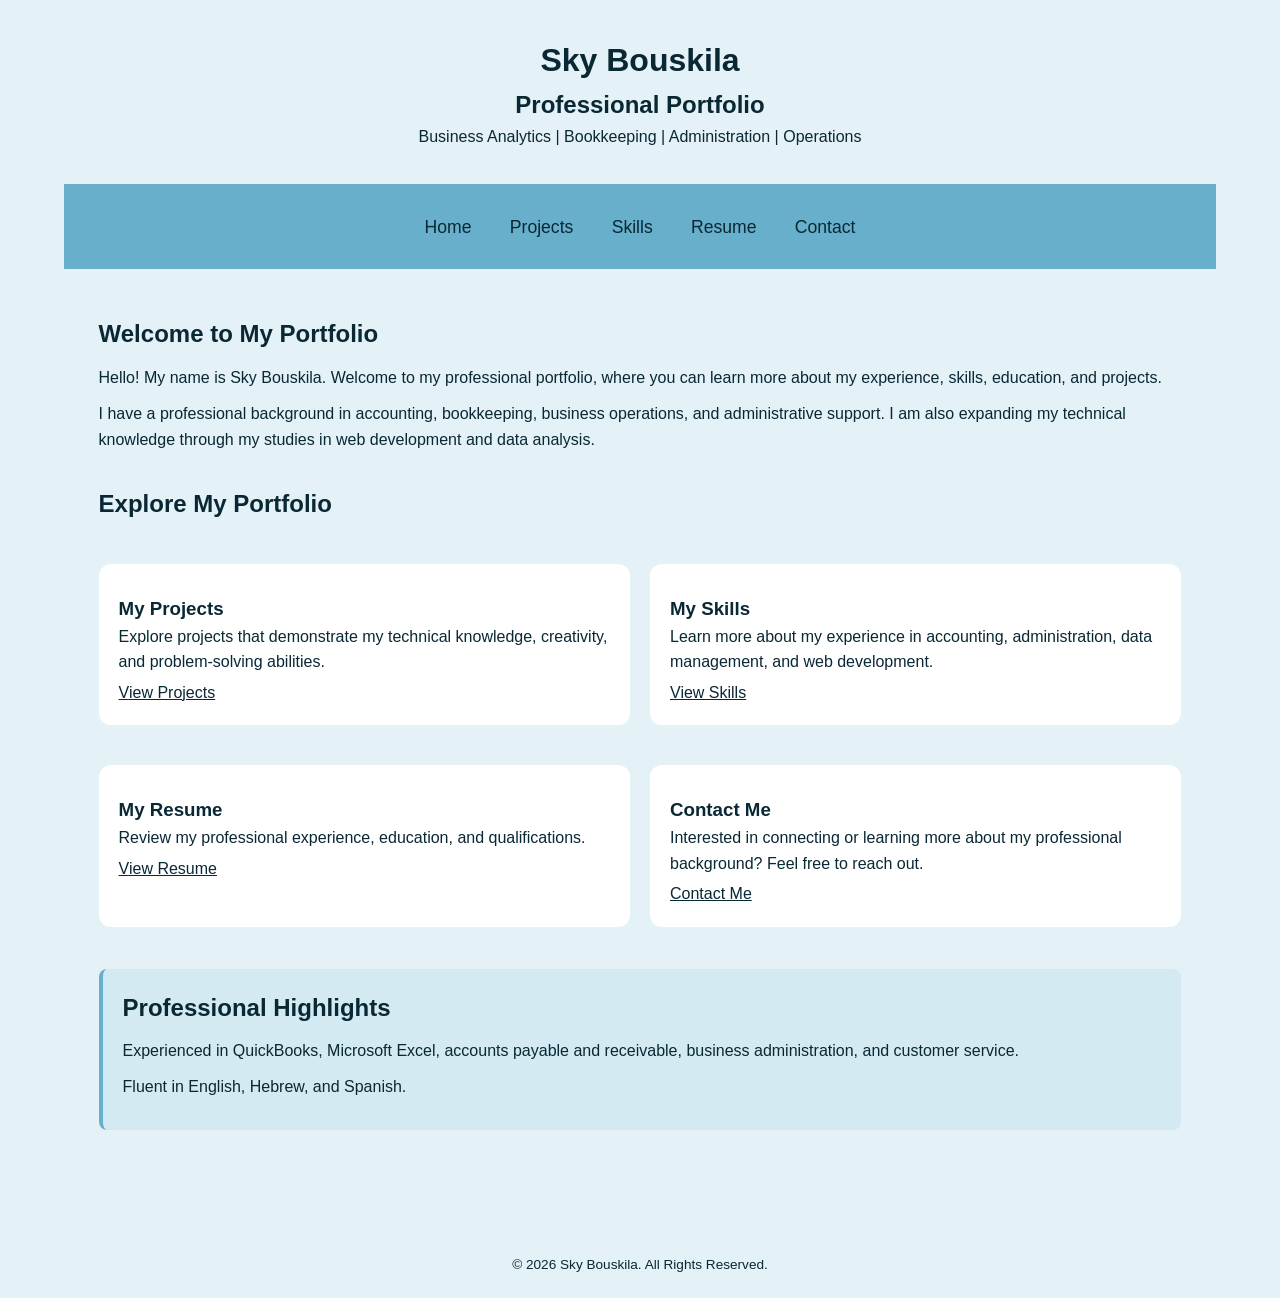
==== index.html @ dba938ac "Update index.html" ====
<!DOCTYPE html>
<html lang="en">

<head>
    <meta charset="UTF-8">
    <meta name="viewport" content="width=device-width, initial-scale=1.0">
    <meta name="description" content="Professional portfolio of Sky Bouskila showcasing education, skills, projects, and experience.">
    <title>Sky Bouskila | Professional Portfolio</title>
    <link rel="stylesheet" href="css/styles.css">
</head>

<body>

    <div id="container">

        <header>
            <h1>Sky Bouskila</h1>
            <h2>Professional Portfolio</h2>
            <p>Business Analytics | Bookkeeping | Administration | Operations</p>
        </header>

        <nav aria-label="Main Navigation">
            <ul>
                <li><a href="index.html">Home</a></li>
                <li><a href="projects.html">Projects</a></li>
                <li><a href="skills.html">Skills</a></li>
                <li><a href="resume.html">Resume</a></li>
                <li><a href="contact.html">Contact</a></li>
            </ul>
        </nav>

        <main>

            <section>
                <h2>Welcome to My Portfolio</h2>

                <p>
                    Hello! My name is Sky Bouskila.
                    Welcome to my professional portfolio,
                    where you can learn more about my
                    experience, skills, education, and projects.
                </p>

                <p>
                    I have a professional background in
                    accounting, bookkeeping, business operations,
                    and administrative support.
                    I am also expanding my technical knowledge
                    through my studies in web development
                    and data analysis.
                </p>
            </section>

            <section>
                <h2>Explore My Portfolio</h2>

                <div>
                    <h3>My Projects</h3>
                    <p>
                        Explore projects that demonstrate
                        my technical knowledge, creativity,
                        and problem-solving abilities.
                    </p>
                    <a href="projects.html">View Projects</a>
                </div>

                <div>
                    <h3>My Skills</h3>
                    <p>
                        Learn more about my experience
                        in accounting, administration,
                        data management, and web development.
                    </p>
                    <a href="skills.html">View Skills</a>
                </div>

                <div>
                    <h3>My Resume</h3>
                    <p>
                        Review my professional experience,
                        education, and qualifications.
                    </p>
                    <a href="resume.html">View Resume</a>
                </div>

                <div>
                    <h3>Contact Me</h3>
                    <p>
                        Interested in connecting or learning
                        more about my professional background?
                        Feel free to reach out.
                    </p>
                    <a href="contact.html">Contact Me</a>
                </div>
            </section>

            <aside>
                <h2>Professional Highlights</h2>

                <p>
                    Experienced in QuickBooks, Microsoft Excel,
                    accounts payable and receivable,
                    business administration, and customer service.
                </p>

                <p>
                    Fluent in English, Hebrew, and Spanish.
                </p>
            </aside>

        </main>

        <footer>
            <p>&copy; 2026 Sky Bouskila. All Rights Reserved.</p>
        </footer>

    </div>

</body>
</html>
---- css/styles.css ----
/*
Author: Sky Bouskila
File Name: styles.css
Date: November 2026
*/

/* CSS Reset */
body, header, nav, main, footer, h1, h2, h3, h4,
div, img, ul, li, p, section, article, aside {
    margin: 0;
    padding: 0;
    border: 0;
}

/* Global Styles */
body {
    background-color: #e4f1f6;
    font-family: Arial, sans-serif;
    color: #092834;
    line-height: 1.6;
}

img {
    max-width: 100%;
    display: block;
}

/* Container */
#container {
    width: 90%;
    margin: 0 auto;
}

/* Header */
header {
    text-align: center;
    padding: 3%;
    color: #092834;
}

header h1 {
    font-size: 2em;
}

header h2 {
    font-size: 1.5em;
}

/* Navigation */
nav {
    padding: 1%;
    margin-bottom: 2%;
    background-color: #67afcb;
}

nav ul {
    text-align: center;
    list-style-type: none;
}

nav li {
    display: inline-block;
    font-size: 1.1em;
    padding: 1%;
}

nav li a {
    color: #092834;
    text-decoration: none;
}

nav li a:hover {
    color: #ffffff;
}

/* Main Content */
main {
    margin: 2% 1% 5%;
    padding: 2%;
    font-size: 1em;
}

main section {
    margin-bottom: 3%;
}

main h2 {
    margin-bottom: 1%;
}

main h3 {
    margin-top: 2%;
}

main p {
    margin-bottom: 1%;
}

main a {
    color: #092834;
}

/* Portfolio Cards */
#container main section:nth-of-type(2) > div {
    background-color: #ffffff;
    border-radius: 12px;
    padding: 20px;
    margin: 10px 0;
    box-sizing: border-box;
}

/* Hide Tablet-Desktop Content */
.tablet-desk {
    display: none;
}

/* Rounded Corners */
.corner {
    border-radius: 12px;
}

/* Skills Table Styling */
.skills-table {
    width: 100%;
    border-collapse: collapse;
    margin: 20px 0;
    background-color: #ffffff;
}

.skills-table caption {
    font-size: 1.2em;
    font-weight: bold;
    padding: 10px;
}

.skills-table th,
.skills-table td {
    border: 1px solid #67afcb;
    padding: 12px;
    text-align: left;
}

.skills-table th {
    background-color: #67afcb;
    color: #092834;
}

/* Alternating Table Row Colors */
.skills-table tbody tr:nth-of-type(even) {
    background-color: #d4eaf3;
}

.skills-table tbody tr:nth-of-type(odd) {
    background-color: #ffffff;
}

/* Article Styling */
article {
    background-color: #ffffff;
    padding: 20px;
    margin: 15px 0;
    border-radius: 12px;
}

/* Aside Styling */
aside {
    background-color: #d4eaf3;
    padding: 20px;
    margin: 20px 0;
    border-left: 4px solid #67afcb;
    border-radius: 8px;
}

/* Contact Form Styling */
form {
    background-color: #ffffff;
    padding: 20px;
    margin: 20px 0;
    border-radius: 12px;
    max-width: 600px;
}

form label {
    display: block;
    margin-top: 15px;
    font-weight: bold;
}

form input,
form select,
form textarea {
    display: block;
    width: 100%;
    padding: 10px;
    margin-top: 5px;
    border: 1px solid #67afcb;
    border-radius: 5px;
    box-sizing: border-box;
    font-family: Arial, sans-serif;
}

form button {
    background-color: #67afcb;
    color: #092834;
    padding: 12px 25px;
    margin-top: 20px;
    border: none;
    border-radius: 5px;
    cursor: pointer;
    font-size: 1em;
}

form button:hover {
    background-color: #4596b6;
    color: #ffffff;
}

/* Multimedia Styling */
video,
audio {
    display: block;
    max-width: 100%;
    margin: 20px 0;
}

video {
    width: 100%;
    max-width: 650px;
    border-radius: 12px;
}

/* Footer */
footer {
    font-size: 0.85em;
    text-align: center;
    margin-top: 2em;
    padding: 2%;
}

/* Mobile Table Styling */
@media screen and (max-width: 600px) {

    .skills-table {
        font-size: 0.85em;
    }

    .skills-table th,
    .skills-table td {
        padding: 6px;
        overflow-wrap: anywhere;
    }

    nav li {
        padding: 2%;
    }
}

/* Desktop Layout */
@media screen and (min-width: 768px) {

    #container main section:nth-of-type(2) {
        display: flex;
        flex-wrap: wrap;
        gap: 20px;
    }

    #container main section:nth-of-type(2) h2 {
        width: 100%;
    }

    #container main section:nth-of-type(2) > div {
        flex: 1 1 40%;
    }

    nav li {
        padding: 1.5%;
    }

    .tablet-desk {
        display: block;
    }
}
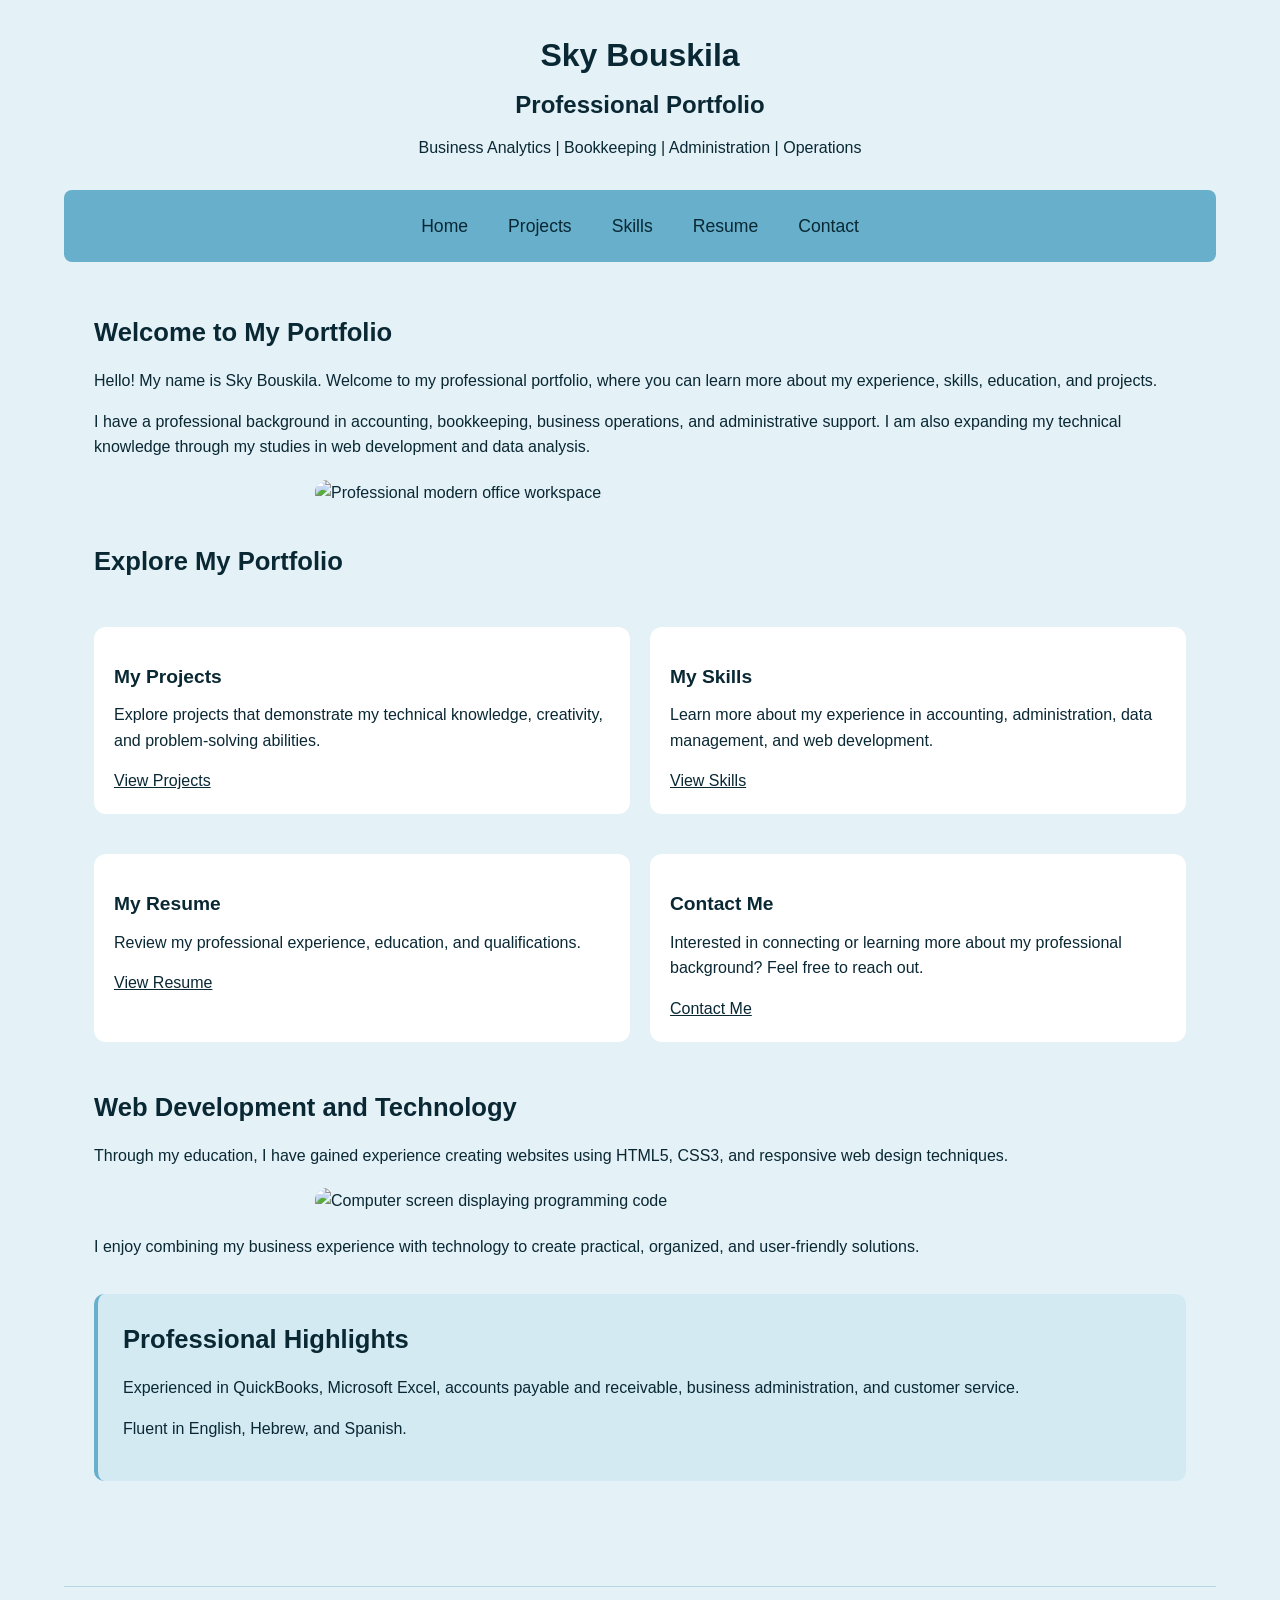
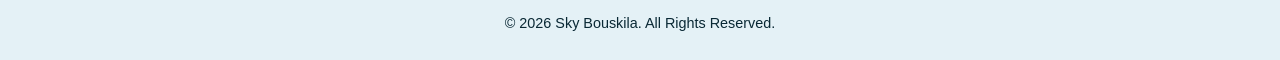
==== commit 9cd46042: "Add web development section to portfolio Added a new section on web development and technology, incl" ====
--- a/index.html
+++ b/index.html
@@ -5,7 +5,8 @@
 <head>
     <meta charset="UTF-8">
     <meta name="viewport" content="width=device-width, initial-scale=1.0">
-    <meta name="description" content="Professional portfolio of Sky Bouskila showcasing education, skills, projects, and experience.">
+    <meta name="description"
+          content="Professional portfolio of Sky Bouskila showcasing education, skills, projects, and experience.">
     <title>Sky Bouskila | Professional Portfolio</title>
     <link rel="stylesheet" href="css/styles.css">
 </head>
@@ -50,6 +51,13 @@
                     through my studies in web development
                     and data analysis.
                 </p>
+
+                <img
+                    src="https://images.unsplash.com/photo-1497366811353-6870744d04b2?w=900"
+                    alt="Professional modern office workspace"
+                    class="corner"
+                    style="width: 100%; max-width: 650px;
+                           height: auto; margin: 20px auto;">
             </section>
 
             <section>
@@ -95,6 +103,29 @@
                 </div>
             </section>
 
+            <section>
+                <h2>Web Development and Technology</h2>
+
+                <p>
+                    Through my education, I have gained
+                    experience creating websites using HTML5,
+                    CSS3, and responsive web design techniques.
+                </p>
+
+                <img
+                    src="https://images.unsplash.com/photo-1461749280684-dccba630e2f6?w=900"
+                    alt="Computer screen displaying programming code"
+                    class="corner"
+                    style="width: 100%; max-width: 650px;
+                           height: auto; margin: 20px auto;">
+
+                <p>
+                    I enjoy combining my business experience
+                    with technology to create practical,
+                    organized, and user-friendly solutions.
+                </p>
+            </section>
+
             <aside>
                 <h2>Professional Highlights</h2>
 
--- a/css/styles.css
+++ b/css/styles.css
@@ -7,13 +7,22 @@
 
 /* CSS Reset */
 body, header, nav, main, footer, h1, h2, h3, h4,
-div, img, ul, li, p, section, article, aside {
+div, img, ul, li, p, section, article, aside,
+form, video, audio, figure, figcaption {
     margin: 0;
     padding: 0;
     border: 0;
 }
 
 /* Global Styles */
+* {
+    box-sizing: border-box;
+}
+
+html {
+    scroll-behavior: smooth;
+}
+
 body {
     background-color: #e4f1f6;
     font-family: Arial, sans-serif;
@@ -23,94 +32,148 @@
 
 img {
     max-width: 100%;
-    display: block;
-}
-
-/* Container */
+    height: auto;
+    display: block;
+}
+
+a {
+    color: #092834;
+}
+
+a:hover {
+    color: #247da2;
+}
+
+/* Main Container */
 #container {
     width: 90%;
+    max-width: 1400px;
     margin: 0 auto;
 }
 
 /* Header */
 header {
     text-align: center;
-    padding: 3%;
+    padding: 30px 15px;
     color: #092834;
 }
 
 header h1 {
     font-size: 2em;
+    margin-bottom: 5px;
 }
 
 header h2 {
     font-size: 1.5em;
+    margin-bottom: 10px;
+}
+
+header p {
+    font-size: 1em;
 }
 
 /* Navigation */
 nav {
-    padding: 1%;
-    margin-bottom: 2%;
+    padding: 12px;
+    margin-bottom: 20px;
     background-color: #67afcb;
+    border-radius: 8px;
 }
 
 nav ul {
+    display: flex;
+    flex-wrap: wrap;
+    justify-content: center;
+    gap: 10px;
+    list-style-type: none;
     text-align: center;
-    list-style-type: none;
 }
 
 nav li {
-    display: inline-block;
-    font-size: 1.1em;
-    padding: 1%;
+    font-size: 1.05em;
 }
 
 nav li a {
+    display: block;
+    padding: 10px 15px;
     color: #092834;
     text-decoration: none;
-}
-
-nav li a:hover {
+    border-radius: 6px;
+    transition: background-color 0.2s;
+}
+
+nav li a:hover,
+nav li a:focus {
+    background-color: #4596b6;
     color: #ffffff;
+}
+
+nav a[aria-current="page"] {
+    background-color: #ffffff;
+    font-weight: bold;
 }
 
 /* Main Content */
 main {
-    margin: 2% 1% 5%;
-    padding: 2%;
+    margin: 20px 0 50px;
+    padding: 20px;
     font-size: 1em;
 }
 
 main section {
-    margin-bottom: 3%;
+    display: block;
+    width: 100%;
+    margin-bottom: 35px;
 }
 
 main h2 {
-    margin-bottom: 1%;
+    font-size: 1.6em;
+    margin-bottom: 15px;
 }
 
 main h3 {
-    margin-top: 2%;
+    font-size: 1.2em;
+    margin-top: 15px;
+    margin-bottom: 10px;
 }
 
 main p {
-    margin-bottom: 1%;
-}
-
-main a {
-    color: #092834;
-}
-
-/* Portfolio Cards */
+    margin-bottom: 15px;
+}
+
+/* General Article Cards */
+article {
+    background-color: #ffffff;
+    padding: 25px;
+    margin: 15px 0 20px;
+    border-radius: 12px;
+    width: 100%;
+    box-shadow: 0 3px 10px rgba(0, 0, 0, 0.05);
+}
+
+article p {
+    margin-bottom: 15px;
+}
+
+/* Home Page Cards */
 #container main section:nth-of-type(2) > div {
     background-color: #ffffff;
     border-radius: 12px;
     padding: 20px;
     margin: 10px 0;
-    box-sizing: border-box;
-}
-
-/* Hide Tablet-Desktop Content */
+}
+
+/* Lists */
+main section article ul {
+    margin-left: 25px;
+    padding: 10px 0;
+}
+
+main section article li {
+    margin-bottom: 8px;
+}
+
+/* Responsive Visibility */
 .tablet-desk {
     display: none;
 }
@@ -120,7 +183,7 @@
     border-radius: 12px;
 }
 
-/* Skills Table Styling */
+/* Skills Table */
 .skills-table {
     width: 100%;
     border-collapse: collapse;
@@ -146,44 +209,38 @@
     color: #092834;
 }
 
-/* Alternating Table Row Colors */
 .skills-table tbody tr:nth-of-type(even) {
     background-color: #d4eaf3;
 }
 
 .skills-table tbody tr:nth-of-type(odd) {
     background-color: #ffffff;
-}
-
-/* Article Styling */
-article {
-    background-color: #ffffff;
-    padding: 20px;
-    margin: 15px 0;
-    border-radius: 12px;
 }
 
 /* Aside Styling */
 aside {
     background-color: #d4eaf3;
-    padding: 20px;
-    margin: 20px 0;
+    padding: 25px;
+    margin: 25px 0;
     border-left: 4px solid #67afcb;
-    border-radius: 8px;
-}
-
-/* Contact Form Styling */
-form {
-    background-color: #ffffff;
-    padding: 20px;
-    margin: 20px 0;
-    border-radius: 12px;
-    max-width: 600px;
+    border-radius: 10px;
+}
+
+/* Contact Page */
+#contact-form {
+    width: 100%;
+    max-width: 700px;
+    margin: 25px auto;
+    padding: 30px;
+    background-color: #ffffff;
+    border-radius: 12px;
+    box-shadow: 0 4px 15px rgba(0, 0, 0, 0.08);
 }
 
 form label {
     display: block;
-    margin-top: 15px;
+    margin-top: 18px;
+    margin-bottom: 5px;
     font-weight: bold;
 }
 
@@ -192,23 +249,38 @@
 form textarea {
     display: block;
     width: 100%;
-    padding: 10px;
-    margin-top: 5px;
+    padding: 12px;
     border: 1px solid #67afcb;
-    border-radius: 5px;
-    box-sizing: border-box;
+    border-radius: 6px;
     font-family: Arial, sans-serif;
+    font-size: 1em;
+    background-color: #ffffff;
+}
+
+form textarea {
+    resize: vertical;
+    min-height: 140px;
+}
+
+form input:focus,
+form select:focus,
+form textarea:focus {
+    outline: 2px solid #4596b6;
+    outline-offset: 2px;
 }
 
 form button {
+    display: block;
+    width: 100%;
     background-color: #67afcb;
     color: #092834;
-    padding: 12px 25px;
-    margin-top: 20px;
+    padding: 14px 25px;
+    margin-top: 25px;
     border: none;
-    border-radius: 5px;
+    border-radius: 6px;
     cursor: pointer;
     font-size: 1em;
+    font-weight: bold;
 }
 
 form button:hover {
@@ -216,30 +288,190 @@
     color: #ffffff;
 }
 
-/* Multimedia Styling */
-video,
+#form-note {
+    text-align: center;
+    font-size: 0.9em;
+    margin: 15px auto;
+    max-width: 700px;
+}
+
+/* Projects Page Introduction */
+.projects-intro {
+    text-align: center;
+    padding: 30px 20px;
+    background-color: #d4eaf3;
+    border-radius: 12px;
+}
+
+.projects-intro h2 {
+    font-size: 2em;
+}
+
+.projects-intro p {
+    max-width: 800px;
+    margin: 0 auto;
+}
+
+/* Project Grid */
+.project-grid {
+    display: grid;
+    grid-template-columns: 1fr;
+    gap: 25px;
+    margin: 25px 0 35px;
+}
+
+.project-card {
+    background-color: #ffffff;
+    border-radius: 12px;
+    padding: 22px;
+    margin: 0;
+    min-width: 0;
+    box-shadow: 0 4px 12px rgba(0, 0, 0, 0.08);
+    transition: transform 0.2s;
+}
+
+.project-card:hover {
+    transform: translateY(-4px);
+}
+
+.project-card img {
+    width: 100%;
+    height: 220px;
+    object-fit: cover;
+    border-radius: 10px;
+    margin-bottom: 20px;
+}
+
+.project-card h3 {
+    color: #092834;
+    margin: 10px 0 15px;
+}
+
+.project-card p {
+    margin-bottom: 15px;
+}
+
+.project-card a {
+    display: inline-block;
+    margin-top: 10px;
+    color: #247da2;
+    font-weight: bold;
+}
+
+/* Multimedia Section */
+.multimedia-section {
+    background-color: #d4eaf3;
+    border-radius: 12px;
+    padding: 25px;
+}
+
+.multimedia-grid {
+    display: grid;
+    grid-template-columns: 1fr;
+    gap: 25px;
+    margin-top: 25px;
+}
+
+.media-card {
+    background-color: #ffffff;
+    padding: 25px;
+    border-radius: 12px;
+    margin: 0;
+    min-width: 0;
+    box-shadow: 0 3px 10px rgba(0, 0, 0, 0.06);
+}
+
+/* Video Styling */
+video {
+    display: block;
+    width: 100%;
+    max-width: 100%;
+    aspect-ratio: 16 / 9;
+    height: auto;
+    background-color: #092834;
+    border-radius: 10px;
+    margin: 20px auto;
+}
+
+/* Audio Styling */
 audio {
     display: block;
+    width: 100%;
     max-width: 100%;
-    margin: 20px 0;
-}
-
-video {
-    width: 100%;
-    max-width: 650px;
-    border-radius: 12px;
+    margin: 20px auto;
 }
 
 /* Footer */
 footer {
-    font-size: 0.85em;
+    font-size: 0.9em;
     text-align: center;
-    margin-top: 2em;
-    padding: 2%;
-}
-
-/* Mobile Table Styling */
+    margin-top: 40px;
+    padding: 25px;
+    border-top: 1px solid #b8d7e4;
+}
+
+/* Mobile Layout */
 @media screen and (max-width: 600px) {
+
+    #container {
+        width: 95%;
+    }
+
+    header {
+        padding: 20px 10px;
+    }
+
+    header h1 {
+        font-size: 1.7em;
+    }
+
+    header h2 {
+        font-size: 1.2em;
+    }
+
+    nav {
+        padding: 10px;
+    }
+
+    nav ul {
+        gap: 5px;
+    }
+
+    nav li {
+        font-size: 0.9em;
+    }
+
+    nav li a {
+        padding: 8px;
+    }
+
+    main {
+        padding: 12px;
+    }
+
+    main h2 {
+        font-size: 1.4em;
+    }
+
+    article {
+        padding: 18px;
+    }
+
+    .project-card {
+        padding: 15px;
+    }
+
+    .project-card img {
+        height: 180px;
+    }
+
+    .multimedia-section {
+        padding: 15px;
+    }
+
+    .media-card {
+        padding: 15px;
+    }
 
     .skills-table {
         font-size: 0.85em;
@@ -251,33 +483,63 @@
         overflow-wrap: anywhere;
     }
 
+    #contact-form {
+        padding: 18px;
+    }
+
+    aside {
+        padding: 18px;
+    }
+}
+
+/* Tablet Layout */
+@media screen and (min-width: 768px) {
+
+    .tablet-desk {
+        display: block;
+    }
+
     nav li {
-        padding: 2%;
-    }
-}
-
-/* Desktop Layout */
-@media screen and (min-width: 768px) {
-
-    #container main section:nth-of-type(2) {
+        font-size: 1.1em;
+    }
+
+    .project-grid,
+    .multimedia-grid {
+        grid-template-columns: repeat(2, minmax(0, 1fr));
+    }
+
+    /* Home Page Cards */
+    #container main section:nth-of-type(2):has(> div) {
         display: flex;
         flex-wrap: wrap;
         gap: 20px;
     }
 
-    #container main section:nth-of-type(2) h2 {
+    #container main section:nth-of-type(2):has(> div) h2 {
         width: 100%;
     }
 
     #container main section:nth-of-type(2) > div {
         flex: 1 1 40%;
     }
-
-    nav li {
-        padding: 1.5%;
-    }
-
-    .tablet-desk {
-        display: block;
-    }
-}
+}
+
+/* Desktop Layout */
+@media screen and (min-width: 1024px) {
+
+    #container {
+        width: 90%;
+    }
+
+    main {
+        padding: 30px;
+    }
+
+    .project-card img {
+        height: 260px;
+    }
+
+    .projects-intro {
+        padding: 45px;
+    }
+}
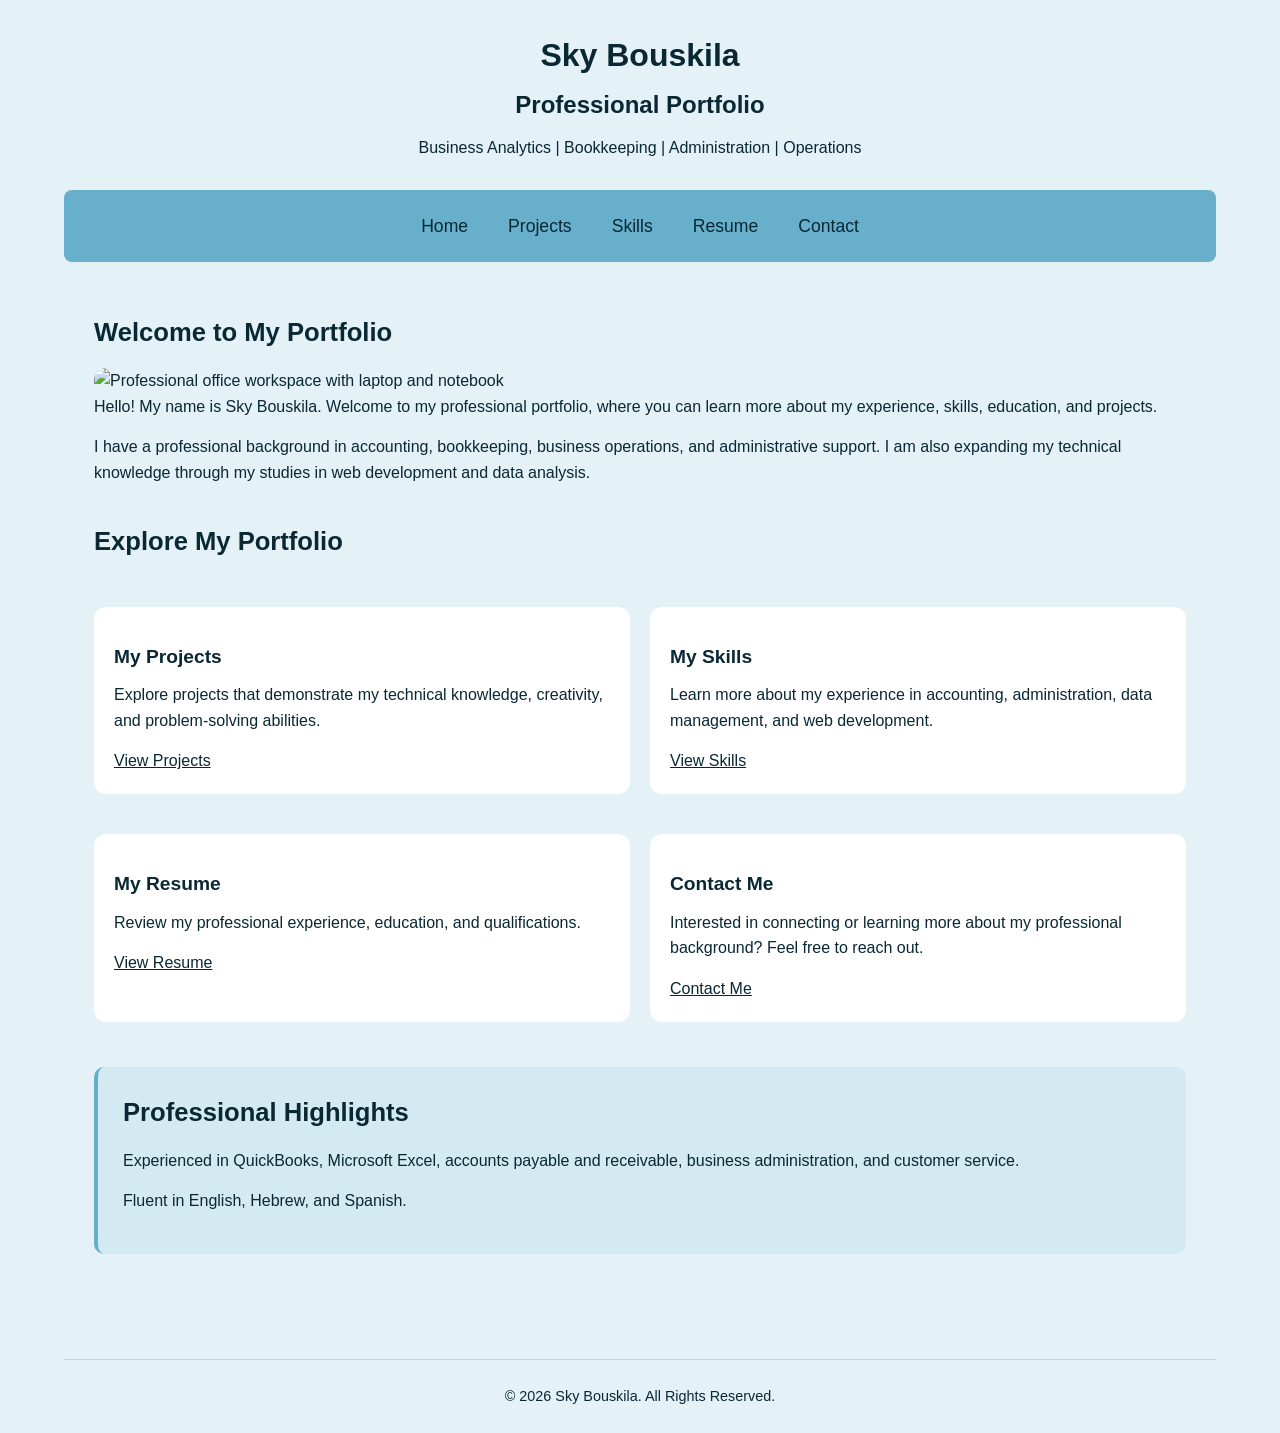
==== commit 85aea1dd: "Update index.html" ====
--- a/index.html
+++ b/index.html
@@ -5,8 +5,7 @@
 <head>
     <meta charset="UTF-8">
     <meta name="viewport" content="width=device-width, initial-scale=1.0">
-    <meta name="description"
-          content="Professional portfolio of Sky Bouskila showcasing education, skills, projects, and experience.">
+    <meta name="description" content="Professional portfolio of Sky Bouskila showcasing education, skills, projects, and experience.">
     <title>Sky Bouskila | Professional Portfolio</title>
     <link rel="stylesheet" href="css/styles.css">
 </head>
@@ -36,6 +35,10 @@
             <section>
                 <h2>Welcome to My Portfolio</h2>
 
+                <img src="images/office.png"
+                     alt="Professional office workspace with laptop and notebook"
+                     class="portfolio-image corner">
+
                 <p>
                     Hello! My name is Sky Bouskila.
                     Welcome to my professional portfolio,
@@ -51,13 +54,6 @@
                     through my studies in web development
                     and data analysis.
                 </p>
-
-                <img
-                    src="https://images.unsplash.com/photo-1497366811353-6870744d04b2?w=900"
-                    alt="Professional modern office workspace"
-                    class="corner"
-                    style="width: 100%; max-width: 650px;
-                           height: auto; margin: 20px auto;">
             </section>
 
             <section>
@@ -103,29 +99,6 @@
                 </div>
             </section>
 
-            <section>
-                <h2>Web Development and Technology</h2>
-
-                <p>
-                    Through my education, I have gained
-                    experience creating websites using HTML5,
-                    CSS3, and responsive web design techniques.
-                </p>
-
-                <img
-                    src="https://images.unsplash.com/photo-1461749280684-dccba630e2f6?w=900"
-                    alt="Computer screen displaying programming code"
-                    class="corner"
-                    style="width: 100%; max-width: 650px;
-                           height: auto; margin: 20px auto;">
-
-                <p>
-                    I enjoy combining my business experience
-                    with technology to create practical,
-                    organized, and user-friendly solutions.
-                </p>
-            </section>
-
             <aside>
                 <h2>Professional Highlights</h2>
 
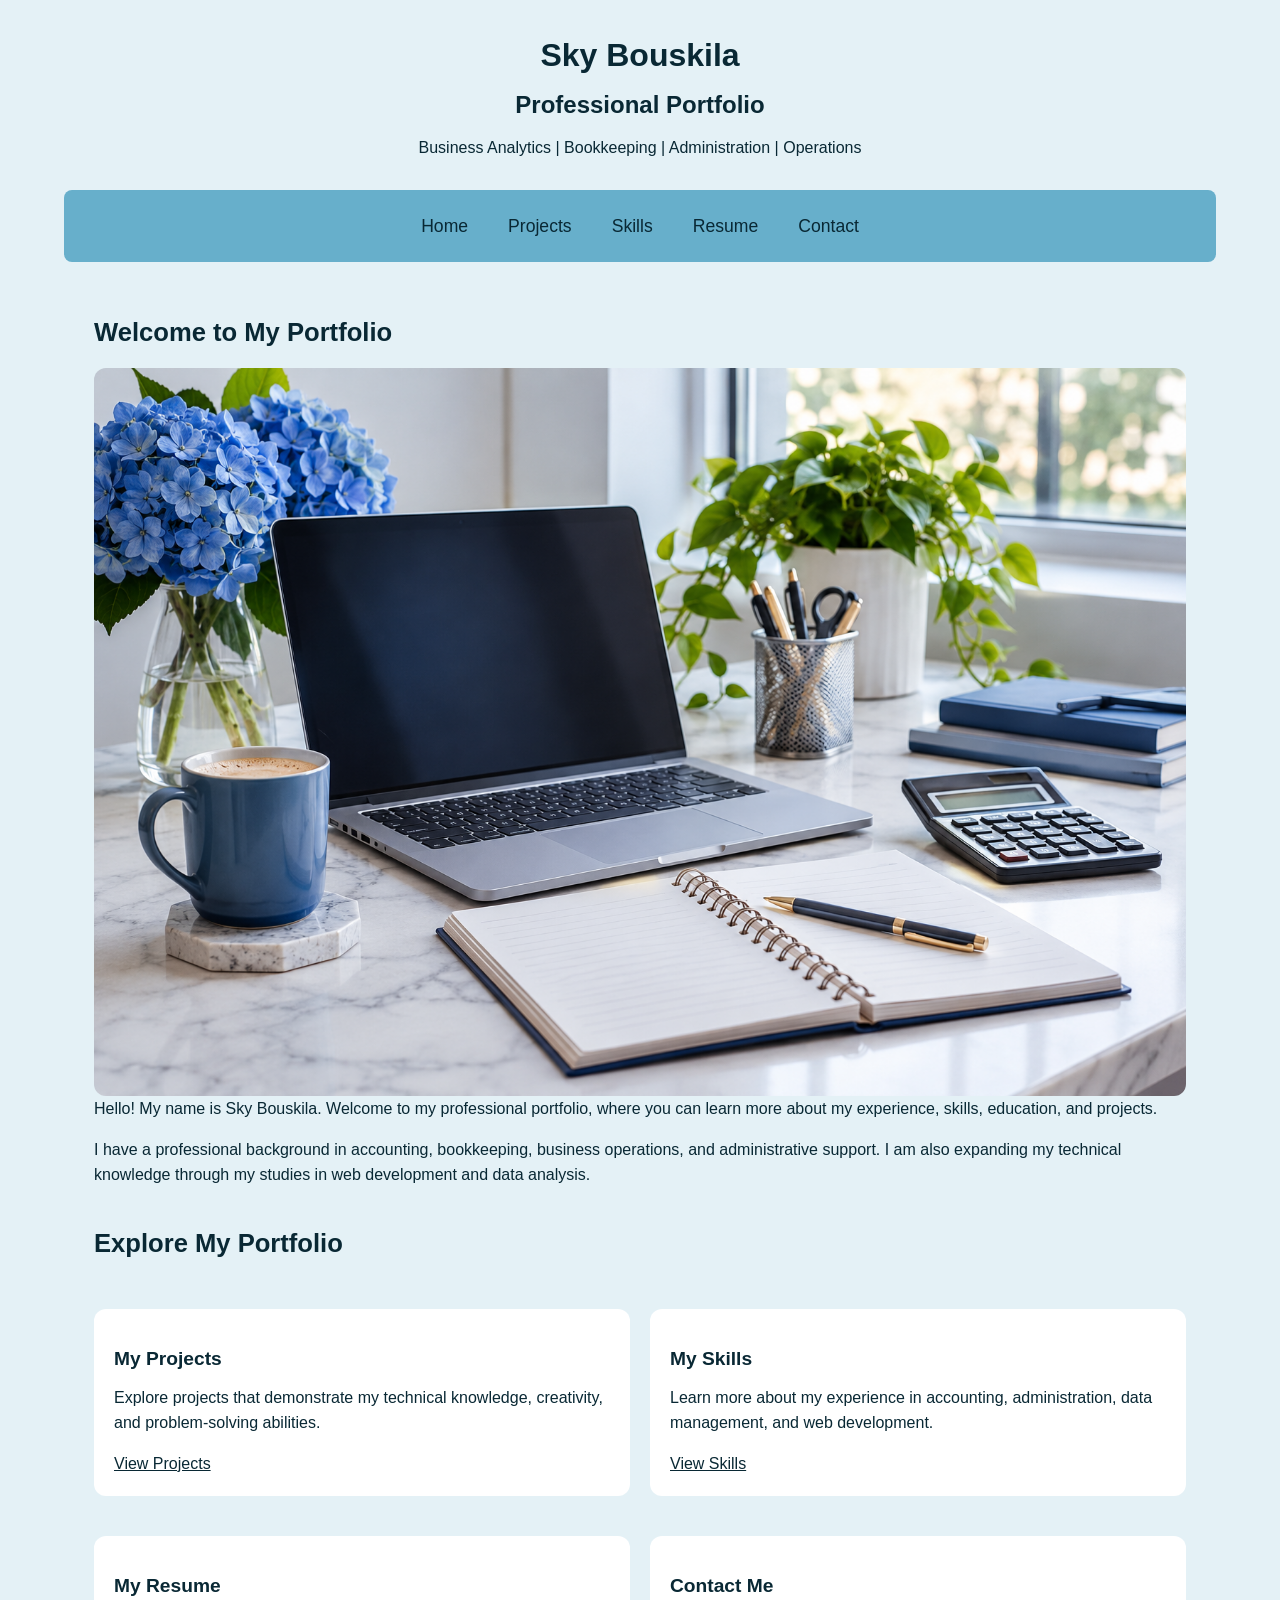
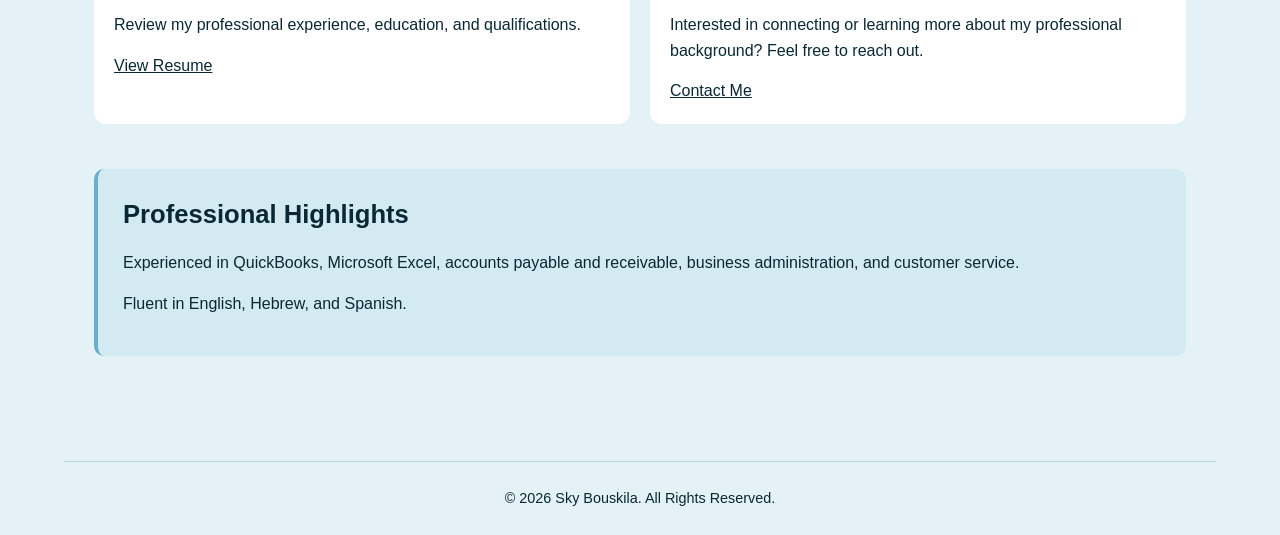
==== commit 8af99c1f: "Update index.html" ====
--- a/index.html
+++ b/index.html
@@ -5,121 +5,135 @@
 <head>
     <meta charset="UTF-8">
     <meta name="viewport" content="width=device-width, initial-scale=1.0">
-    <meta name="description" content="Professional portfolio of Sky Bouskila showcasing education, skills, projects, and experience.">
+
+    <meta name="description"
+          content="Professional portfolio of Sky Bouskila showcasing education, skills, projects, and experience.">
+
     <title>Sky Bouskila | Professional Portfolio</title>
+
     <link rel="stylesheet" href="css/styles.css">
 </head>
 
 <body>
 
-    <div id="container">
+<div id="container">
 
-        <header>
-            <h1>Sky Bouskila</h1>
-            <h2>Professional Portfolio</h2>
-            <p>Business Analytics | Bookkeeping | Administration | Operations</p>
-        </header>
+    <header>
+        <h1>Sky Bouskila</h1>
+        <h2>Professional Portfolio</h2>
+        <p>
+            Business Analytics | Bookkeeping |
+            Administration | Operations
+        </p>
+    </header>
 
-        <nav aria-label="Main Navigation">
-            <ul>
-                <li><a href="index.html">Home</a></li>
-                <li><a href="projects.html">Projects</a></li>
-                <li><a href="skills.html">Skills</a></li>
-                <li><a href="resume.html">Resume</a></li>
-                <li><a href="contact.html">Contact</a></li>
-            </ul>
-        </nav>
+    <nav aria-label="Main Navigation">
+        <ul>
+            <li><a href="index.html">Home</a></li>
+            <li><a href="projects.html">Projects</a></li>
+            <li><a href="skills.html">Skills</a></li>
+            <li><a href="resume.html">Resume</a></li>
+            <li><a href="contact.html">Contact</a></li>
+        </ul>
+    </nav>
 
-        <main>
+    <main>
 
-            <section>
-                <h2>Welcome to My Portfolio</h2>
+        <!-- Welcome Section -->
+        <section>
+            <h2>Welcome to My Portfolio</h2>
 
-                <img src="images/office.png"
-                     alt="Professional office workspace with laptop and notebook"
-                     class="portfolio-image corner">
+            <img
+                src="images/Bright%20Blue%20Office%20Workspace.png"
+                alt="Bright blue office workspace with a laptop, notebook, and professional desk accessories"
+                class="portfolio-image corner">
 
+            <p>
+                Hello! My name is Sky Bouskila.
+                Welcome to my professional portfolio,
+                where you can learn more about my
+                experience, skills, education, and projects.
+            </p>
+
+            <p>
+                I have a professional background in
+                accounting, bookkeeping, business operations,
+                and administrative support.
+                I am also expanding my technical knowledge
+                through my studies in web development
+                and data analysis.
+            </p>
+        </section>
+
+        <!-- Portfolio Navigation -->
+        <section>
+            <h2>Explore My Portfolio</h2>
+
+            <div>
+                <h3>My Projects</h3>
                 <p>
-                    Hello! My name is Sky Bouskila.
-                    Welcome to my professional portfolio,
-                    where you can learn more about my
-                    experience, skills, education, and projects.
+                    Explore projects that demonstrate
+                    my technical knowledge, creativity,
+                    and problem-solving abilities.
                 </p>
+                <a href="projects.html">View Projects</a>
+            </div>
 
+            <div>
+                <h3>My Skills</h3>
                 <p>
-                    I have a professional background in
-                    accounting, bookkeeping, business operations,
-                    and administrative support.
-                    I am also expanding my technical knowledge
-                    through my studies in web development
-                    and data analysis.
+                    Learn more about my experience
+                    in accounting, administration,
+                    data management, and web development.
                 </p>
-            </section>
+                <a href="skills.html">View Skills</a>
+            </div>
 
-            <section>
-                <h2>Explore My Portfolio</h2>
+            <div>
+                <h3>My Resume</h3>
+                <p>
+                    Review my professional experience,
+                    education, and qualifications.
+                </p>
+                <a href="resume.html">View Resume</a>
+            </div>
 
-                <div>
-                    <h3>My Projects</h3>
-                    <p>
-                        Explore projects that demonstrate
-                        my technical knowledge, creativity,
-                        and problem-solving abilities.
-                    </p>
-                    <a href="projects.html">View Projects</a>
-                </div>
+            <div>
+                <h3>Contact Me</h3>
+                <p>
+                    Interested in connecting or learning
+                    more about my professional background?
+                    Feel free to reach out.
+                </p>
+                <a href="contact.html">Contact Me</a>
+            </div>
+        </section>
 
-                <div>
-                    <h3>My Skills</h3>
-                    <p>
-                        Learn more about my experience
-                        in accounting, administration,
-                        data management, and web development.
-                    </p>
-                    <a href="skills.html">View Skills</a>
-                </div>
+        <!-- Professional Highlights -->
+        <aside>
+            <h2>Professional Highlights</h2>
 
-                <div>
-                    <h3>My Resume</h3>
-                    <p>
-                        Review my professional experience,
-                        education, and qualifications.
-                    </p>
-                    <a href="resume.html">View Resume</a>
-                </div>
+            <p>
+                Experienced in QuickBooks, Microsoft Excel,
+                accounts payable and receivable,
+                business administration, and customer service.
+            </p>
 
-                <div>
-                    <h3>Contact Me</h3>
-                    <p>
-                        Interested in connecting or learning
-                        more about my professional background?
-                        Feel free to reach out.
-                    </p>
-                    <a href="contact.html">Contact Me</a>
-                </div>
-            </section>
+            <p>
+                Fluent in English, Hebrew, and Spanish.
+            </p>
+        </aside>
 
-            <aside>
-                <h2>Professional Highlights</h2>
+    </main>
 
-                <p>
-                    Experienced in QuickBooks, Microsoft Excel,
-                    accounts payable and receivable,
-                    business administration, and customer service.
-                </p>
+    <footer>
+        <p>
+            &copy; 2026 Sky Bouskila.
+            All Rights Reserved.
+        </p>
+    </footer>
 
-                <p>
-                    Fluent in English, Hebrew, and Spanish.
-                </p>
-            </aside>
-
-        </main>
-
-        <footer>
-            <p>&copy; 2026 Sky Bouskila. All Rights Reserved.</p>
-        </footer>
-
-    </div>
+</div>
 
 </body>
 </html>
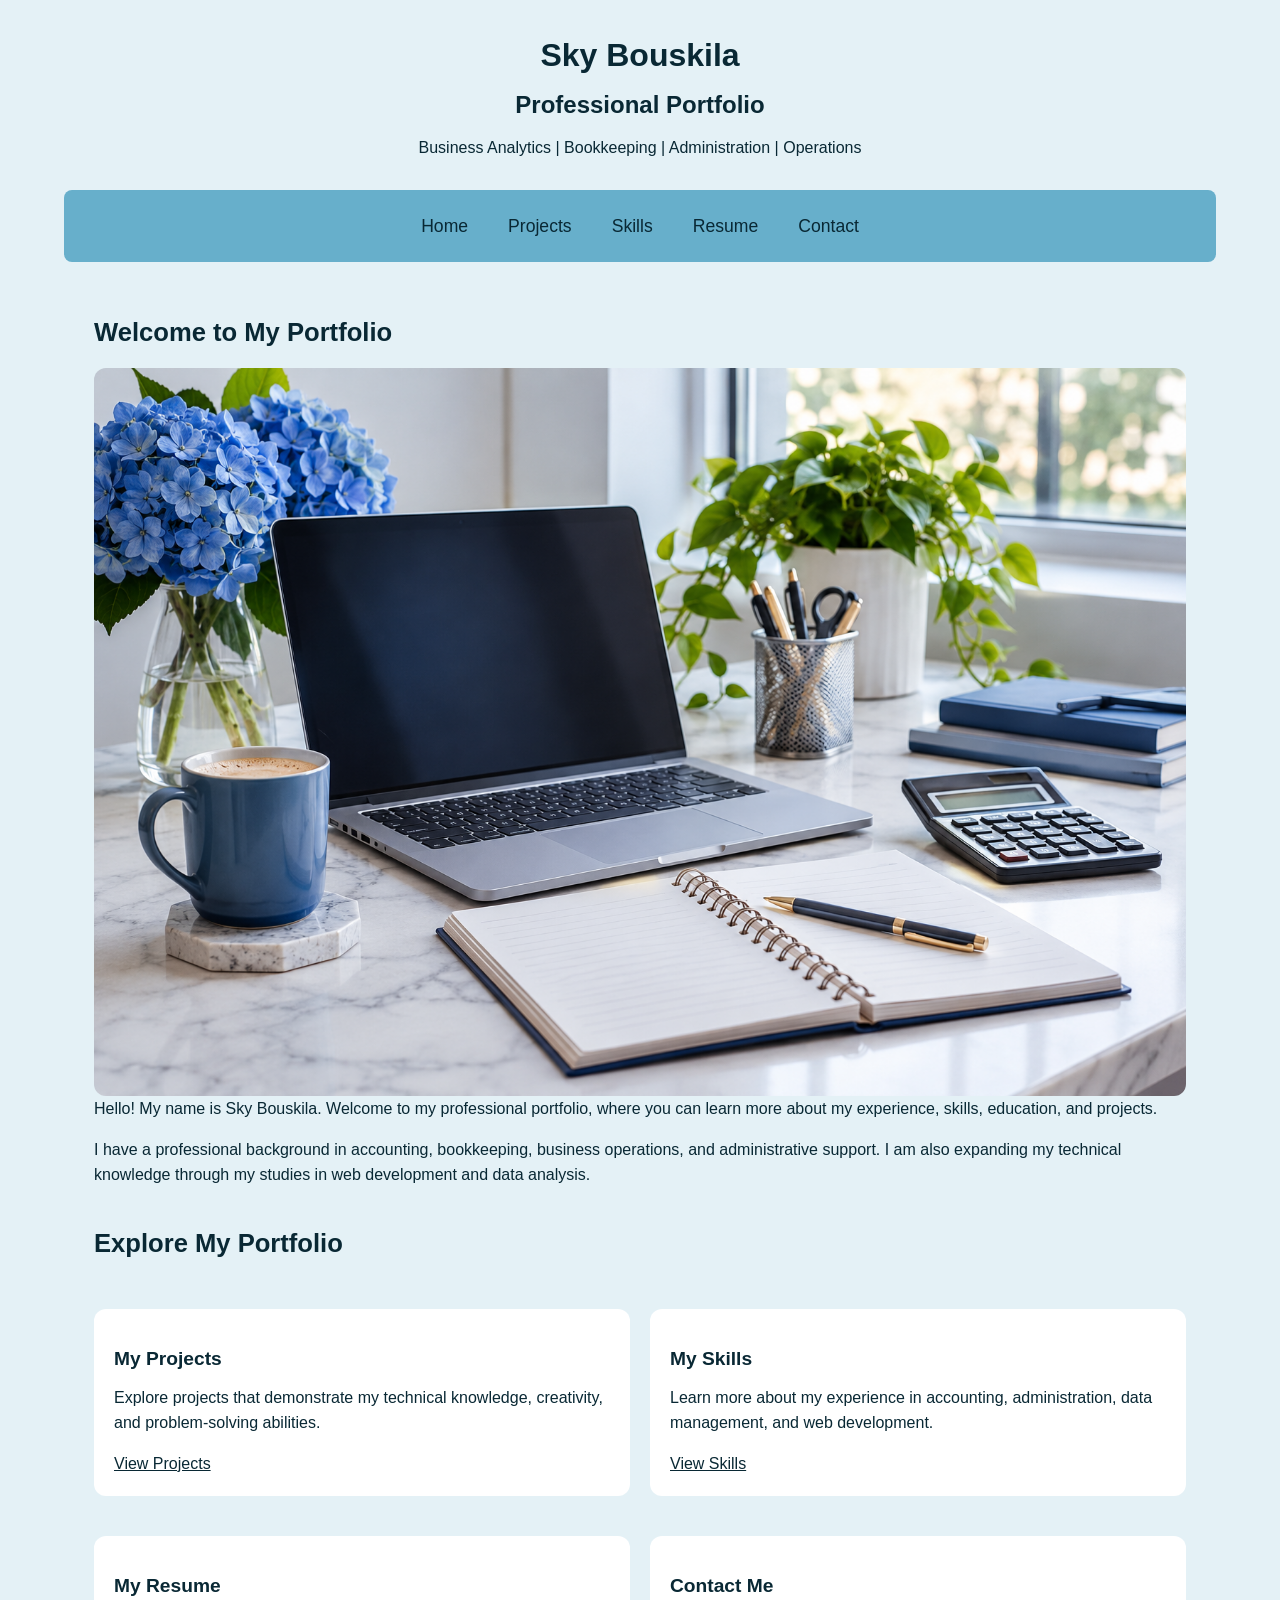
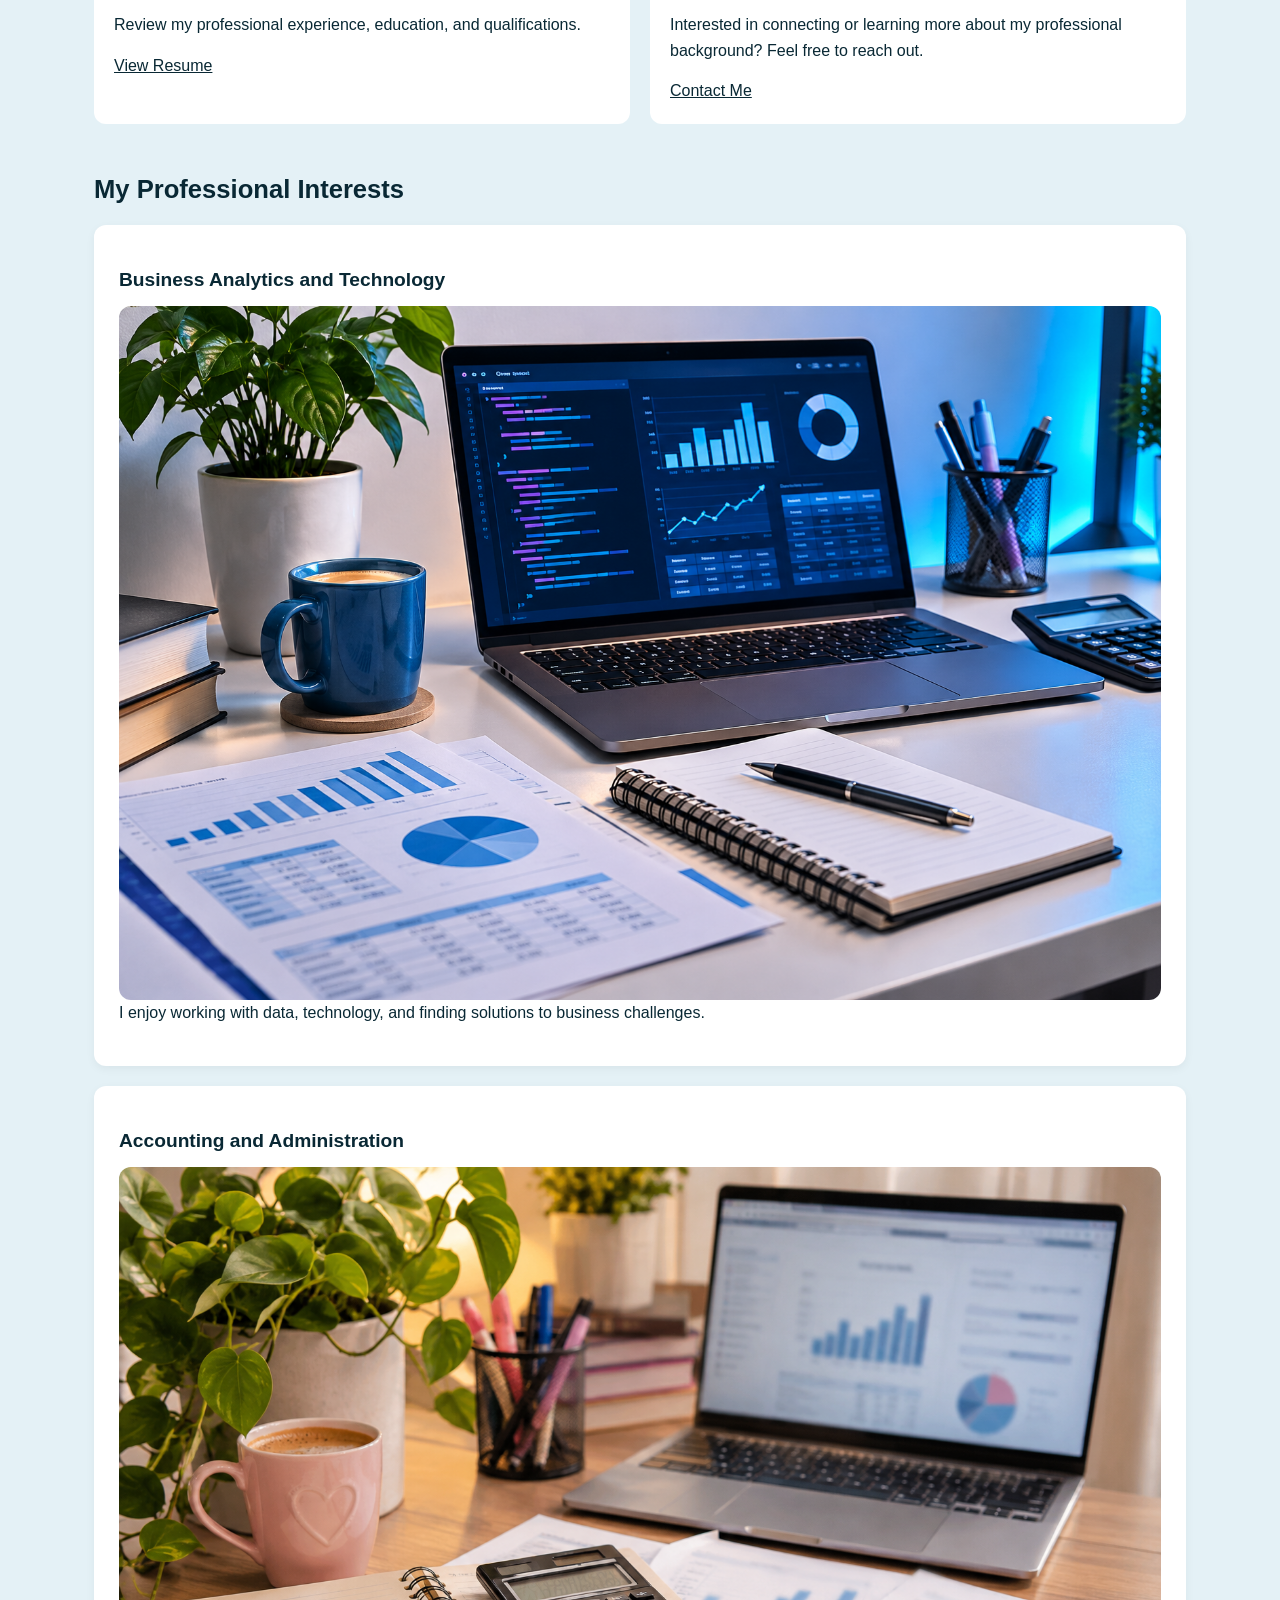
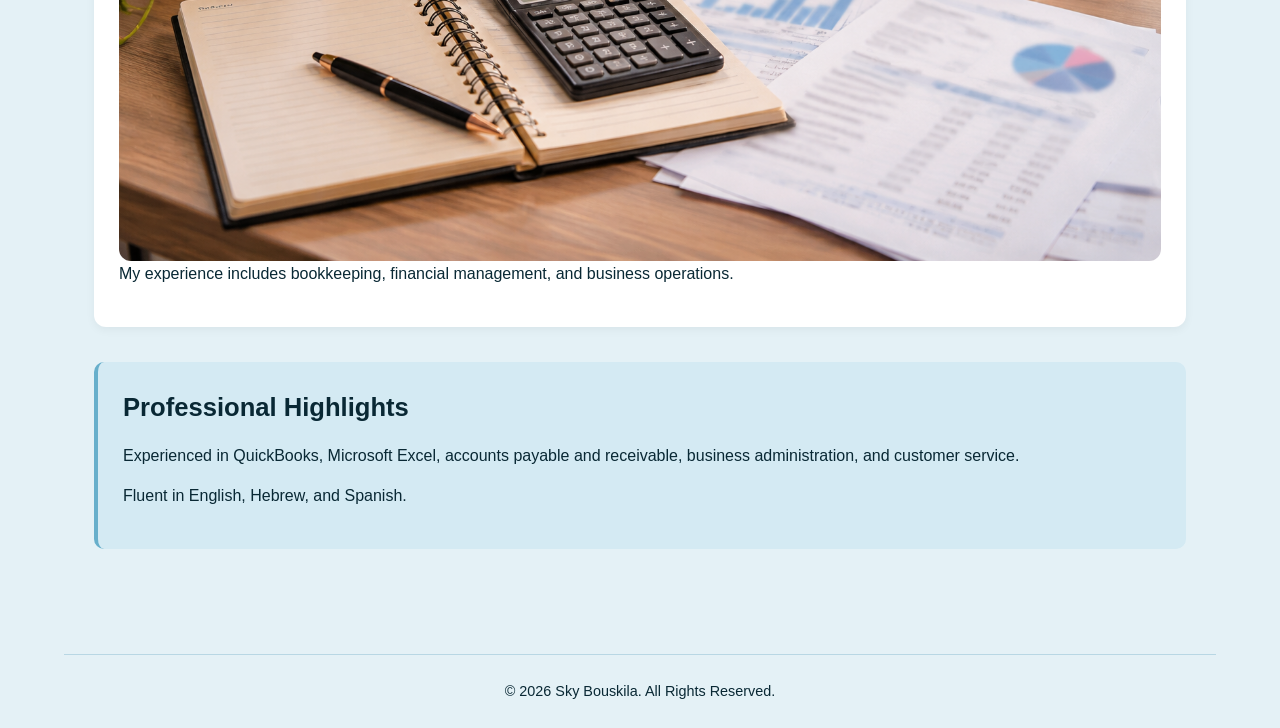
==== commit 0e488c72: "Update index.html" ====
--- a/index.html
+++ b/index.html
@@ -4,7 +4,8 @@
 
 <head>
     <meta charset="UTF-8">
-    <meta name="viewport" content="width=device-width, initial-scale=1.0">
+    <meta name="viewport"
+          content="width=device-width, initial-scale=1.0">
 
     <meta name="description"
           content="Professional portfolio of Sky Bouskila showcasing education, skills, projects, and experience.">
@@ -45,7 +46,7 @@
 
             <img
                 src="images/Bright%20Blue%20Office%20Workspace.png"
-                alt="Bright blue office workspace with a laptop, notebook, and professional desk accessories"
+                alt="Bright blue professional office workspace"
                 class="portfolio-image corner">
 
             <p>
@@ -109,6 +110,46 @@
             </div>
         </section>
 
+        <!-- Professional Interests -->
+        <section class="interests-section">
+
+            <h2>My Professional Interests</h2>
+
+            <div class="interests-grid">
+
+                <article>
+                    <h3>Business Analytics and Technology</h3>
+
+                    <img
+                        src="images/Modern%20Analytics%20Workspace%20with%20Blue%20Glow.png"
+                        alt="Modern business analytics workspace"
+                        class="portfolio-image corner">
+
+                    <p>
+                        I enjoy working with data,
+                        technology, and finding solutions
+                        to business challenges.
+                    </p>
+                </article>
+
+                <article>
+                    <h3>Accounting and Administration</h3>
+
+                    <img
+                        src="images/Modern%20Home%20Office%20Finance%20Desk.png"
+                        alt="Professional accounting and finance workspace"
+                        class="portfolio-image corner">
+
+                    <p>
+                        My experience includes bookkeeping,
+                        financial management,
+                        and business operations.
+                    </p>
+                </article>
+
+            </div>
+        </section>
+
         <!-- Professional Highlights -->
         <aside>
             <h2>Professional Highlights</h2>
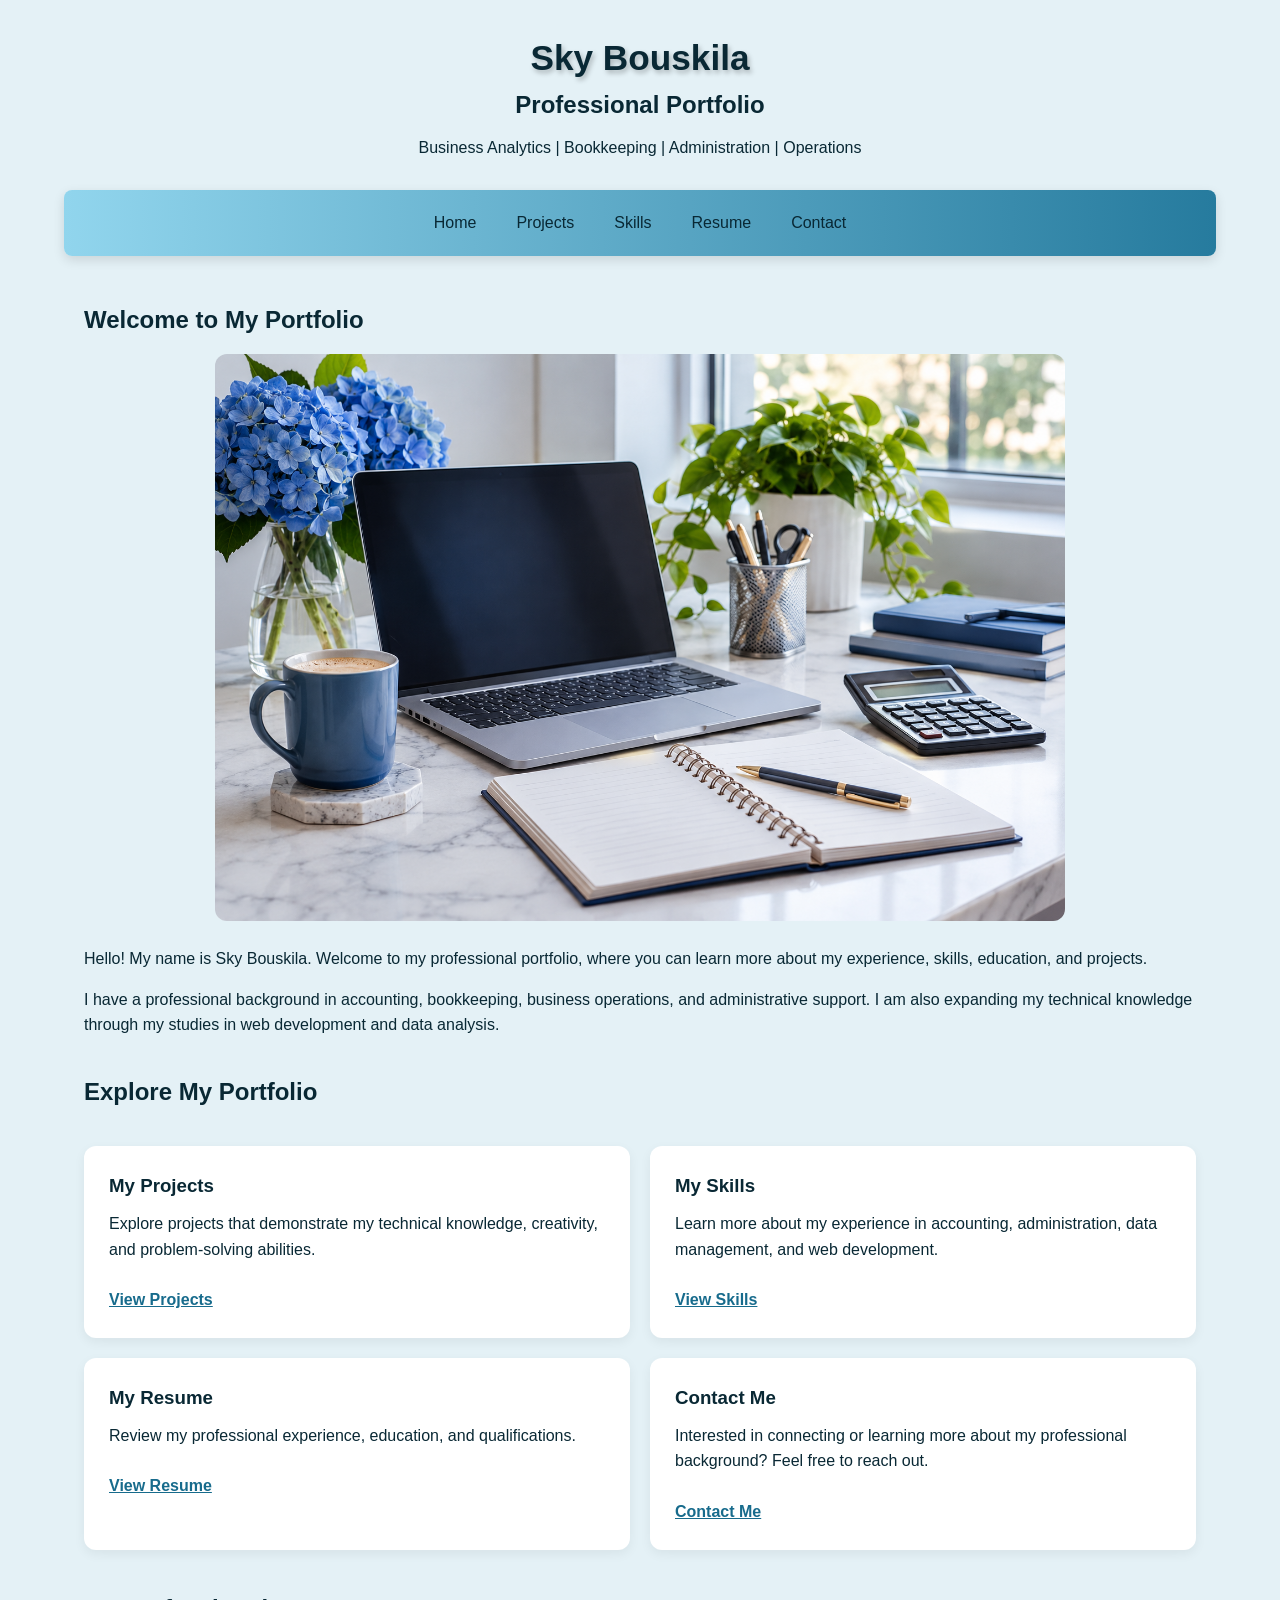
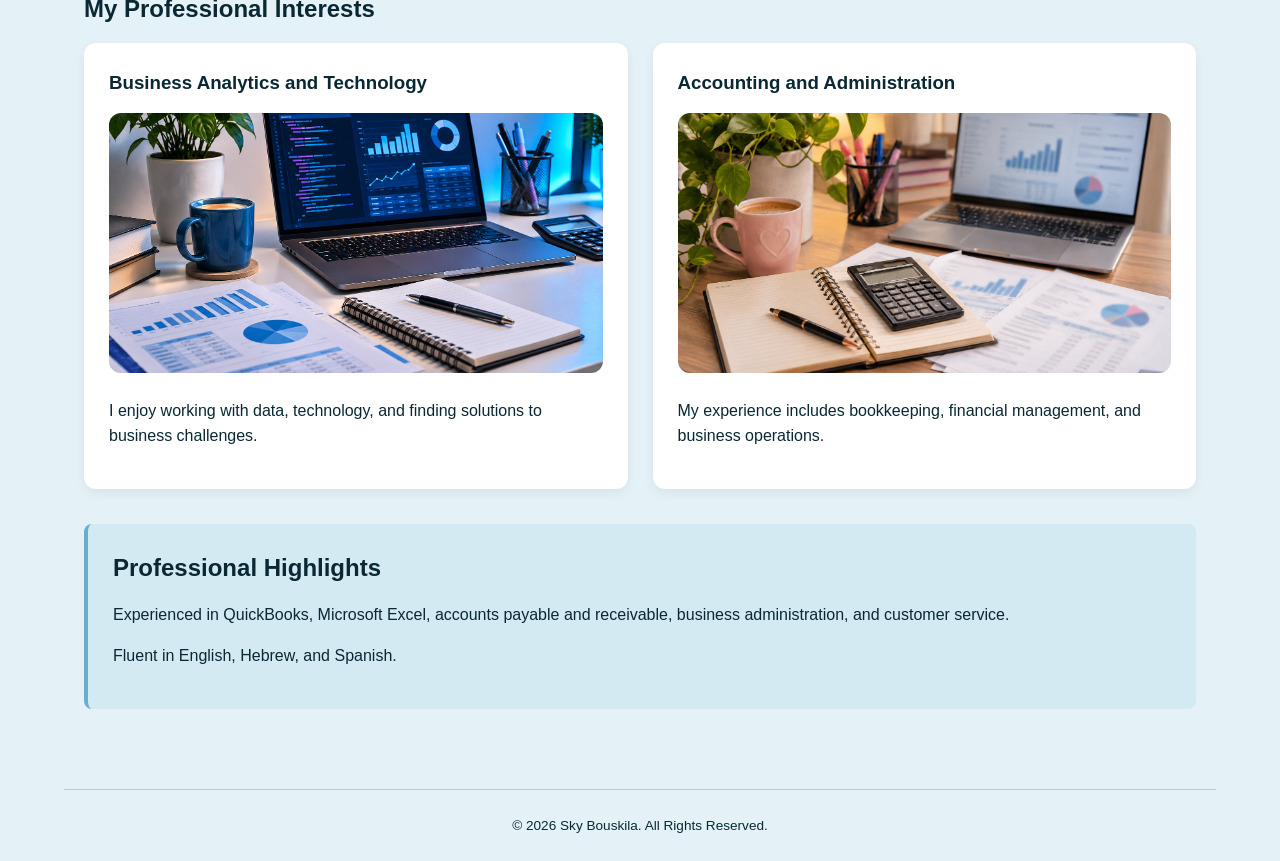
==== commit f0313831: "Add favicon link to index.html" ====
--- a/index.html
+++ b/index.html
@@ -13,6 +13,8 @@
     <title>Sky Bouskila | Professional Portfolio</title>
 
     <link rel="stylesheet" href="css/styles.css">
+
+    <link rel="icon" type="image/png" href="images/favicon.png">
 </head>
 
 <body>
--- a/css/styles.css
+++ b/css/styles.css
@@ -6,9 +6,9 @@
 */
 
 /* CSS Reset */
-body, header, nav, main, footer, h1, h2, h3, h4,
-div, img, ul, li, p, section, article, aside,
-form, video, audio, figure, figcaption {
+body, header, nav, main, footer,
+h1, h2, h3, h4, div, img, ul, li,
+p, section, article, aside, form {
     margin: 0;
     padding: 0;
     border: 0;
@@ -17,10 +17,6 @@
 /* Global Styles */
 * {
     box-sizing: border-box;
-}
-
-html {
-    scroll-behavior: smooth;
 }
 
 body {
@@ -32,22 +28,21 @@
 
 img {
     max-width: 100%;
-    height: auto;
     display: block;
 }
 
 a {
-    color: #092834;
+    color: #176b8c;
 }
 
 a:hover {
-    color: #247da2;
+    color: #4596b6;
 }
 
 /* Main Container */
 #container {
     width: 90%;
-    max-width: 1400px;
+    max-width: 1200px;
     margin: 0 auto;
 }
 
@@ -55,85 +50,74 @@
 header {
     text-align: center;
     padding: 30px 15px;
-    color: #092834;
 }
 
 header h1 {
-    font-size: 2em;
-    margin-bottom: 5px;
+    font-size: 2.2rem;
+    text-shadow: 2px 3px 5px rgba(0, 0, 0, 0.25);
 }
 
 header h2 {
-    font-size: 1.5em;
-    margin-bottom: 10px;
+    font-size: 1.5rem;
 }
 
 header p {
-    font-size: 1em;
+    margin-top: 10px;
 }
 
 /* Navigation */
 nav {
-    padding: 12px;
-    margin-bottom: 20px;
-    background-color: #67afcb;
+    background: linear-gradient(90deg, #91d5ed, #267b9e);
     border-radius: 8px;
+    margin-bottom: 25px;
+    padding: 10px;
+    box-shadow: 0 4px 12px rgba(0, 0, 0, 0.12);
 }
 
 nav ul {
+    list-style-type: none;
     display: flex;
+    justify-content: center;
     flex-wrap: wrap;
-    justify-content: center;
     gap: 10px;
-    list-style-type: none;
-    text-align: center;
 }
 
 nav li {
-    font-size: 1.05em;
-}
-
-nav li a {
+    display: inline-block;
+}
+
+nav a {
     display: block;
-    padding: 10px 15px;
     color: #092834;
     text-decoration: none;
-    border-radius: 6px;
-    transition: background-color 0.2s;
-}
-
-nav li a:hover,
-nav li a:focus {
-    background-color: #4596b6;
-    color: #ffffff;
-}
-
+    padding: 10px 15px;
+    border-radius: 5px;
+}
+
+nav a:hover,
 nav a[aria-current="page"] {
     background-color: #ffffff;
-    font-weight: bold;
+    color: #092834;
+}
+
+nav a:hover {
+    opacity: 0.75;
 }
 
 /* Main Content */
 main {
-    margin: 20px 0 50px;
     padding: 20px;
-    font-size: 1em;
 }
 
 main section {
-    display: block;
-    width: 100%;
     margin-bottom: 35px;
 }
 
 main h2 {
-    font-size: 1.6em;
     margin-bottom: 15px;
 }
 
 main h3 {
-    font-size: 1.2em;
-    margin-top: 15px;
     margin-bottom: 10px;
 }
 
@@ -141,48 +125,115 @@
     margin-bottom: 15px;
 }
 
-/* General Article Cards */
+/* Portfolio Images */
+.portfolio-image {
+    width: 100%;
+    max-width: 850px;
+    height: auto;
+    margin: 15px auto 25px;
+    border-radius: 12px;
+    object-fit: cover;
+}
+
+.corner {
+    border-radius: 12px;
+}
+
+/* General Articles */
 article {
     background-color: #ffffff;
     padding: 25px;
-    margin: 15px 0 20px;
-    border-radius: 12px;
-    width: 100%;
-    box-shadow: 0 3px 10px rgba(0, 0, 0, 0.05);
-}
-
-article p {
-    margin-bottom: 15px;
-}
-
-/* Home Page Cards */
+    margin: 20px 0;
+    border-radius: 12px;
+    box-shadow: 0 4px 12px rgba(0, 0, 0, 0.06);
+}
+
+/* Homepage Portfolio Cards */
+#container main section:nth-of-type(2) {
+    display: grid;
+    grid-template-columns: repeat(2, 1fr);
+    gap: 20px;
+}
+
+#container main section:nth-of-type(2) > h2 {
+    grid-column: 1 / -1;
+}
+
 #container main section:nth-of-type(2) > div {
     background-color: #ffffff;
-    border-radius: 12px;
-    padding: 20px;
-    margin: 10px 0;
-}
-
-/* Lists */
+    padding: 25px;
+    border-radius: 12px;
+    box-shadow: 0 4px 12px rgba(0, 0, 0, 0.06);
+}
+
+#container main section:nth-of-type(2) > div a {
+    display: inline-block;
+    margin-top: 10px;
+    font-weight: bold;
+}
+
+/* Professional Interests */
+.interests-section {
+    margin-top: 40px;
+}
+
+.interests-grid {
+    display: grid;
+    grid-template-columns: repeat(2, minmax(0, 1fr));
+    gap: 25px;
+}
+
+.interests-grid article {
+    margin: 0;
+}
+
+.interests-grid img {
+    width: 100%;
+    height: 260px;
+    object-fit: cover;
+}
+
+/* Projects Page */
+.projects-grid {
+    display: grid;
+    grid-template-columns: repeat(2, minmax(0, 1fr));
+    gap: 20px;
+}
+
+.projects-grid article {
+    margin: 0;
+}
+
+.projects-grid img {
+    width: 100%;
+    height: 240px;
+    object-fit: cover;
+}
+
+/* Resume Page */
+.resume-section {
+    background-color: #ffffff;
+    padding: 25px;
+    margin-bottom: 25px;
+    border-radius: 12px;
+    border-left: 5px solid #67afcb;
+}
+
+.resume-section h2 {
+    color: #176b8c;
+}
+
+.resume-section ul,
 main section article ul {
     margin-left: 25px;
     padding: 10px 0;
 }
 
+.resume-section li,
 main section article li {
     margin-bottom: 8px;
 }
 
-/* Responsive Visibility */
-.tablet-desk {
-    display: none;
-}
-
-/* Rounded Corners */
-.corner {
-    border-radius: 12px;
-}
-
 /* Skills Table */
 .skills-table {
     width: 100%;
@@ -192,7 +243,7 @@
 }
 
 .skills-table caption {
-    font-size: 1.2em;
+    font-size: 1.2rem;
     font-weight: bold;
     padding: 10px;
 }
@@ -206,7 +257,6 @@
 
 .skills-table th {
     background-color: #67afcb;
-    color: #092834;
 }
 
 .skills-table tbody tr:nth-of-type(even) {
@@ -217,30 +267,82 @@
     background-color: #ffffff;
 }
 
-/* Aside Styling */
+/* Aside */
 aside {
     background-color: #d4eaf3;
     padding: 25px;
-    margin: 25px 0;
+    margin: 30px 0;
     border-left: 4px solid #67afcb;
-    border-radius: 10px;
-}
-
-/* Contact Page */
-#contact-form {
-    width: 100%;
-    max-width: 700px;
-    margin: 25px auto;
+    border-radius: 8px;
+}
+
+/* Contact Page Layout */
+.contact-layout {
+    display: grid;
+    grid-template-columns: repeat(2, minmax(0, 1fr));
+    gap: 30px;
+    align-items: start;
+    margin: 30px 0;
+}
+
+/* Contact Information */
+.contact-info {
+    background-color: #ffffff;
     padding: 30px;
-    background-color: #ffffff;
-    border-radius: 12px;
-    box-shadow: 0 4px 15px rgba(0, 0, 0, 0.08);
+    border-radius: 12px;
+    box-shadow: 0 4px 12px rgba(0, 0, 0, 0.08);
+    min-width: 0;
+}
+
+.contact-info h2 {
+    margin-bottom: 20px;
+}
+
+.contact-info h3 {
+    margin-top: 20px;
+    color: #267b9e;
+}
+
+.contact-info p {
+    margin-bottom: 15px;
+}
+
+.contact-info a {
+    overflow-wrap: anywhere;
+}
+
+/* Contact Form Column */
+.contact-form {
+    background-color: #ffffff;
+    padding: 30px;
+    border-radius: 12px;
+    box-shadow: 0 4px 12px rgba(0, 0, 0, 0.08);
+    min-width: 0;
+}
+
+.contact-form h2 {
+    margin-bottom: 15px;
+}
+
+/* Forms */
+form {
+    background-color: #ffffff;
+    padding: 20px;
+    margin: 20px 0;
+    border-radius: 12px;
+    max-width: 600px;
+}
+
+.contact-form form {
+    width: 100%;
+    max-width: none;
+    margin: 0;
+    padding: 0;
 }
 
 form label {
     display: block;
-    margin-top: 18px;
-    margin-bottom: 5px;
+    margin-top: 15px;
     font-weight: bold;
 }
 
@@ -250,37 +352,31 @@
     display: block;
     width: 100%;
     padding: 12px;
+    margin-top: 5px;
     border: 1px solid #67afcb;
-    border-radius: 6px;
+    border-radius: 5px;
     font-family: Arial, sans-serif;
-    font-size: 1em;
-    background-color: #ffffff;
+    font-size: 1rem;
 }
 
 form textarea {
     resize: vertical;
-    min-height: 140px;
-}
-
-form input:focus,
-form select:focus,
-form textarea:focus {
-    outline: 2px solid #4596b6;
-    outline-offset: 2px;
 }
 
 form button {
-    display: block;
-    width: 100%;
     background-color: #67afcb;
     color: #092834;
-    padding: 14px 25px;
-    margin-top: 25px;
+    padding: 12px 25px;
+    margin-top: 20px;
     border: none;
-    border-radius: 6px;
+    border-radius: 5px;
     cursor: pointer;
-    font-size: 1em;
+    font-size: 1rem;
     font-weight: bold;
+}
+
+.contact-form button {
+    width: 100%;
 }
 
 form button:hover {
@@ -289,129 +385,56 @@
 }
 
 #form-note {
-    text-align: center;
-    font-size: 0.9em;
-    margin: 15px auto;
-    max-width: 700px;
-}
-
-/* Projects Page Introduction */
-.projects-intro {
-    text-align: center;
-    padding: 30px 20px;
-    background-color: #d4eaf3;
-    border-radius: 12px;
-}
-
-.projects-intro h2 {
-    font-size: 2em;
-}
-
-.projects-intro p {
-    max-width: 800px;
-    margin: 0 auto;
-}
-
-/* Project Grid */
-.project-grid {
-    display: grid;
-    grid-template-columns: 1fr;
-    gap: 25px;
-    margin: 25px 0 35px;
-}
-
-.project-card {
-    background-color: #ffffff;
-    border-radius: 12px;
-    padding: 22px;
-    margin: 0;
-    min-width: 0;
-    box-shadow: 0 4px 12px rgba(0, 0, 0, 0.08);
-    transition: transform 0.2s;
-}
-
-.project-card:hover {
-    transform: translateY(-4px);
-}
-
-.project-card img {
-    width: 100%;
-    height: 220px;
-    object-fit: cover;
-    border-radius: 10px;
-    margin-bottom: 20px;
-}
-
-.project-card h3 {
-    color: #092834;
-    margin: 10px 0 15px;
-}
-
-.project-card p {
-    margin-bottom: 15px;
-}
-
-.project-card a {
-    display: inline-block;
-    margin-top: 10px;
-    color: #247da2;
-    font-weight: bold;
-}
-
-/* Multimedia Section */
-.multimedia-section {
-    background-color: #d4eaf3;
-    border-radius: 12px;
-    padding: 25px;
-}
-
-.multimedia-grid {
-    display: grid;
-    grid-template-columns: 1fr;
-    gap: 25px;
-    margin-top: 25px;
-}
-
-.media-card {
-    background-color: #ffffff;
-    padding: 25px;
-    border-radius: 12px;
-    margin: 0;
-    min-width: 0;
-    box-shadow: 0 3px 10px rgba(0, 0, 0, 0.06);
-}
-
-/* Video Styling */
-video {
-    display: block;
-    width: 100%;
-    max-width: 100%;
-    aspect-ratio: 16 / 9;
-    height: auto;
-    background-color: #092834;
-    border-radius: 10px;
-    margin: 20px auto;
-}
-
-/* Audio Styling */
+    font-size: 0.85rem;
+    margin-top: 15px;
+    color: #45616d;
+}
+
+/* Multimedia */
+video,
 audio {
     display: block;
-    width: 100%;
     max-width: 100%;
-    margin: 20px auto;
+    margin: 20px 0;
+}
+
+video {
+    width: 100%;
+    max-width: 650px;
+    height: auto;
+    aspect-ratio: 16 / 9;
+    background-color: #092834;
+    border-radius: 12px;
+}
+
+audio {
+    width: 100%;
+    max-width: 500px;
+}
+
+/* Tablet/Desktop Visibility */
+.tablet-desk {
+    display: none;
 }
 
 /* Footer */
 footer {
-    font-size: 0.9em;
+    font-size: 0.85rem;
     text-align: center;
-    margin-top: 40px;
+    margin-top: 30px;
     padding: 25px;
-    border-top: 1px solid #b8d7e4;
+    border-top: 1px solid #a8d1df;
+}
+
+/* Tablet Layout */
+@media screen and (min-width: 768px) {
+    .tablet-desk {
+        display: block;
+    }
 }
 
 /* Mobile Layout */
-@media screen and (max-width: 600px) {
+@media screen and (max-width: 767px) {
 
     #container {
         width: 95%;
@@ -422,124 +445,70 @@
     }
 
     header h1 {
-        font-size: 1.7em;
+        font-size: 1.8rem;
     }
 
     header h2 {
-        font-size: 1.2em;
-    }
-
-    nav {
-        padding: 10px;
+        font-size: 1.2rem;
     }
 
     nav ul {
         gap: 5px;
     }
 
-    nav li {
-        font-size: 0.9em;
-    }
-
-    nav li a {
+    nav a {
         padding: 8px;
+        font-size: 0.9rem;
     }
 
     main {
-        padding: 12px;
-    }
-
-    main h2 {
-        font-size: 1.4em;
+        padding: 10px;
+    }
+
+    #container main section:nth-of-type(2) {
+        grid-template-columns: 1fr;
+    }
+
+    .interests-grid,
+    .projects-grid,
+    .contact-layout {
+        grid-template-columns: 1fr;
+    }
+
+    .contact-info,
+    .contact-form {
+        padding: 20px;
     }
 
     article {
-        padding: 18px;
-    }
-
-    .project-card {
-        padding: 15px;
-    }
-
-    .project-card img {
-        height: 180px;
-    }
-
-    .multimedia-section {
-        padding: 15px;
-    }
-
-    .media-card {
-        padding: 15px;
+        padding: 20px;
+    }
+
+    .portfolio-image {
+        width: 100%;
+        height: auto;
+    }
+
+    .interests-grid img,
+    .projects-grid img {
+        height: auto;
     }
 
     .skills-table {
-        font-size: 0.85em;
+        font-size: 0.85rem;
     }
 
     .skills-table th,
     .skills-table td {
-        padding: 6px;
+        padding: 7px;
         overflow-wrap: anywhere;
     }
 
-    #contact-form {
-        padding: 18px;
-    }
-
-    aside {
-        padding: 18px;
-    }
-}
-
-/* Tablet Layout */
-@media screen and (min-width: 768px) {
-
-    .tablet-desk {
-        display: block;
-    }
-
-    nav li {
-        font-size: 1.1em;
-    }
-
-    .project-grid,
-    .multimedia-grid {
-        grid-template-columns: repeat(2, minmax(0, 1fr));
-    }
-
-    /* Home Page Cards */
-    #container main section:nth-of-type(2):has(> div) {
-        display: flex;
-        flex-wrap: wrap;
-        gap: 20px;
-    }
-
-    #container main section:nth-of-type(2):has(> div) h2 {
+    form {
+        padding: 15px;
+    }
+
+    video {
         width: 100%;
     }
-
-    #container main section:nth-of-type(2) > div {
-        flex: 1 1 40%;
-    }
-}
-
-/* Desktop Layout */
-@media screen and (min-width: 1024px) {
-
-    #container {
-        width: 90%;
-    }
-
-    main {
-        padding: 30px;
-    }
-
-    .project-card img {
-        height: 260px;
-    }
-
-    .projects-intro {
-        padding: 45px;
-    }
-}
+}
